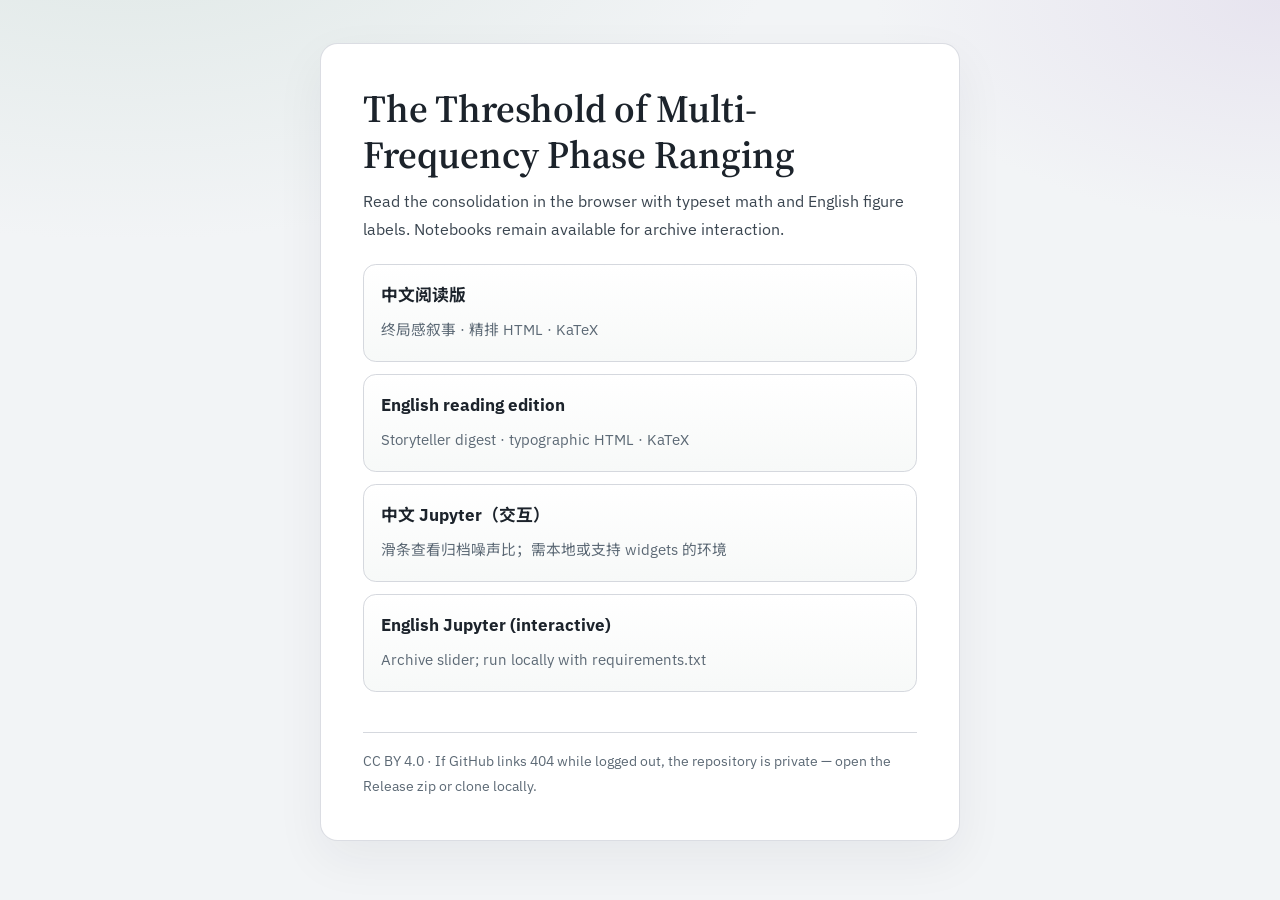
==== site/index.html @ 3db39245 "Add typographic reading site and research-style Release landing. Ship site/ (CN/EN HTML with TOC and" ====
<!DOCTYPE html>
<html lang="en">
<head>
  <meta charset="utf-8" />
  <meta name="viewport" content="width=device-width, initial-scale=1" />
  <title>Multi-Frequency Phase Ranging — Threshold Notes</title>
  <link rel="preconnect" href="https://fonts.googleapis.com" />
  <link rel="preconnect" href="https://fonts.gstatic.com" crossorigin />
  <link href="https://fonts.googleapis.com/css2?family=IBM+Plex+Sans:wght@400;500;600&family=Noto+Sans+SC:wght@400;500;600&family=Noto+Serif+SC:wght@600&family=Source+Serif+4:opsz,wght@8..60,600&display=swap" rel="stylesheet" />
  <link rel="stylesheet" href="assets/reading.css" />
</head>
<body>
  <div class="home">
    <div class="home-card">
      <h1>The Threshold of Multi-Frequency Phase Ranging</h1>
      <p>Read the consolidation in the browser with typeset math and English figure labels. Notebooks remain available for archive interaction.</p>
      <div class="choices">
        <a class="choice" href="zh.html">
          <strong>中文阅读版</strong>
          <span>终局感叙事 · 精排 HTML · KaTeX</span>
        </a>
        <a class="choice" href="en.html">
          <strong>English reading edition</strong>
          <span>Storyteller digest · typographic HTML · KaTeX</span>
        </a>
        <a class="choice" href="../notes/多频相位测距的门限.ipynb">
          <strong>中文 Jupyter（交互）</strong>
          <span>滑条查看归档噪声比；需本地或支持 widgets 的环境</span>
        </a>
        <a class="choice" href="../notes/threshold.ipynb">
          <strong>English Jupyter (interactive)</strong>
          <span>Archive slider; run locally with requirements.txt</span>
        </a>
      </div>
      <div class="footnote-bar">CC BY 4.0 · If GitHub links 404 while logged out, the repository is private — open the Release zip or clone locally.</div>
    </div>
  </div>
</body>
</html>
---- site/assets/reading.css ----
:root {
  --ink: #1c232b;
  --ink-soft: #3a4550;
  --muted: #5c6975;
  --paper: #f2f4f6;
  --panel: #ffffff;
  --line: #d5d8de;
  --accent: #0b6e63;
  --accent-ink: #085248;
  --shade: rgba(28, 35, 43, 0.06);
  --serif: "Source Serif 4", "Noto Serif SC", "Songti SC", Georgia, serif;
  --sans: "IBM Plex Sans", "Noto Sans SC", "PingFang SC", system-ui, sans-serif;
  --mono: "IBM Plex Mono", ui-monospace, monospace;
  --measure: 42rem;
}

* { box-sizing: border-box; }

html {
  scroll-behavior: smooth;
}

body {
  margin: 0;
  color: var(--ink);
  background:
    radial-gradient(1200px 600px at 10% -10%, #dfe8e6 0%, transparent 55%),
    radial-gradient(900px 500px at 100% 0%, #e7e4ef 0%, transparent 45%),
    var(--paper);
  font-family: var(--serif);
  font-size: 1.125rem;
  line-height: 1.75;
  text-rendering: optimizeLegibility;
  -webkit-font-smoothing: antialiased;
}

a {
  color: var(--accent);
  text-underline-offset: 0.18em;
}

a:hover { color: var(--accent-ink); }

.shell {
  width: min(1120px, calc(100% - 2rem));
  margin: 0 auto;
  display: grid;
  grid-template-columns: 15.5rem minmax(0, 1fr);
  gap: 2.5rem;
  padding: 2.25rem 0 5rem;
}

.toc {
  position: sticky;
  top: 1.25rem;
  align-self: start;
  max-height: calc(100vh - 2rem);
  overflow: auto;
  padding: 1rem 1rem 1.25rem;
  background: color-mix(in srgb, var(--panel) 88%, transparent);
  border: 1px solid color-mix(in srgb, var(--line) 80%, transparent);
  border-radius: 0.75rem;
  backdrop-filter: blur(8px);
  font-family: var(--sans);
  font-size: 0.84rem;
  line-height: 1.45;
}

.toc strong {
  display: block;
  margin-bottom: 0.7rem;
  font-size: 0.72rem;
  letter-spacing: 0.08em;
  text-transform: uppercase;
  color: var(--muted);
  font-weight: 600;
}

.toc ol {
  margin: 0;
  padding-left: 1.1rem;
  color: var(--ink-soft);
}

.toc li { margin: 0.35rem 0; }
.toc a { color: inherit; text-decoration: none; }
.toc a:hover { color: var(--accent); }

.article {
  background: var(--panel);
  border: 1px solid color-mix(in srgb, var(--line) 85%, transparent);
  border-radius: 1rem;
  box-shadow: 0 18px 50px var(--shade);
  padding: clamp(1.5rem, 3vw, 3rem);
}

.topbar {
  display: flex;
  flex-wrap: wrap;
  gap: 0.6rem 1rem;
  justify-content: space-between;
  align-items: center;
  margin-bottom: 1.75rem;
  font-family: var(--sans);
  font-size: 0.92rem;
}

.lang-switch {
  display: inline-flex;
  gap: 0.35rem;
  padding: 0.2rem;
  border: 1px solid var(--line);
  border-radius: 999px;
  background: #f7f8fa;
}

.lang-switch a {
  text-decoration: none;
  color: var(--ink-soft);
  padding: 0.35rem 0.85rem;
  border-radius: 999px;
}

.lang-switch a.active {
  background: var(--ink);
  color: #fff;
}

.meta {
  color: var(--muted);
}

.article > h1:first-of-type {
  margin: 0 0 0.4rem;
  font-family: var(--serif);
  font-weight: 600;
  font-size: clamp(1.85rem, 3.4vw, 2.55rem);
  line-height: 1.2;
  letter-spacing: -0.015em;
}

.lede {
  margin: 0 0 1.75rem;
  color: var(--ink-soft);
  font-family: var(--sans);
  font-size: 1rem;
}

.article h2 {
  margin: 2.4rem 0 0.85rem;
  font-size: 1.45rem;
  line-height: 1.3;
  font-weight: 600;
  letter-spacing: -0.01em;
  scroll-margin-top: 1.2rem;
}

.article h3 {
  margin: 1.6rem 0 0.55rem;
  font-size: 1.15rem;
  font-weight: 600;
  color: var(--ink-soft);
  scroll-margin-top: 1.2rem;
}

.article p { margin: 0.85rem 0; }
.article li { margin: 0.35rem 0; }

.article hr {
  border: 0;
  border-top: 1px solid var(--line);
  margin: 2rem 0;
}

.article table {
  width: 100%;
  border-collapse: collapse;
  font-family: var(--sans);
  font-size: 0.95rem;
  margin: 1.2rem 0 1.6rem;
}

.article th,
.article td {
  border-bottom: 1px solid var(--line);
  padding: 0.55rem 0.4rem;
  text-align: left;
  vertical-align: top;
}

.article th { color: var(--muted); font-weight: 600; }

.article img {
  display: block;
  width: 100%;
  height: auto;
  margin: 1rem 0 0.35rem;
  border-radius: 0.35rem;
  background: #fff;
}

.article pre,
.article code {
  font-family: var(--mono);
  font-size: 0.9em;
}

.article pre {
  overflow: auto;
  padding: 1rem 1.1rem;
  background: #f6f7f9;
  border: 1px solid var(--line);
  border-radius: 0.55rem;
}

.article blockquote {
  margin: 1rem 0;
  padding: 0.2rem 0 0.2rem 1rem;
  border-left: 3px solid color-mix(in srgb, var(--accent) 55%, var(--line));
  color: var(--ink-soft);
}

.katex-display {
  margin: 1.1rem 0;
  overflow-x: auto;
  overflow-y: hidden;
}

.home {
  min-height: 100vh;
  display: grid;
  place-items: center;
  padding: 2rem 1rem 3rem;
}

.home-card {
  width: min(40rem, 100%);
  background: var(--panel);
  border: 1px solid color-mix(in srgb, var(--line) 85%, transparent);
  border-radius: 1.1rem;
  box-shadow: 0 18px 50px var(--shade);
  padding: clamp(1.6rem, 4vw, 2.6rem);
}

.home-card h1 {
  margin: 0 0 0.55rem;
  font-size: clamp(1.8rem, 4vw, 2.4rem);
  line-height: 1.2;
  font-weight: 600;
}

.home-card p {
  margin: 0.55rem 0 1.3rem;
  color: var(--ink-soft);
  font-family: var(--sans);
  font-size: 1rem;
}

.choices {
  display: grid;
  gap: 0.75rem;
}

.choice {
  display: block;
  text-decoration: none;
  color: inherit;
  border: 1px solid var(--line);
  border-radius: 0.8rem;
  padding: 1rem 1.1rem;
  background: linear-gradient(180deg, #fff, #f7f9f8);
  transition: border-color 0.15s ease, transform 0.15s ease;
}

.choice:hover {
  border-color: color-mix(in srgb, var(--accent) 45%, var(--line));
  transform: translateY(-1px);
}

.choice strong {
  display: block;
  font-family: var(--sans);
  font-size: 1.05rem;
  margin-bottom: 0.2rem;
}

.choice span {
  color: var(--muted);
  font-family: var(--sans);
  font-size: 0.92rem;
}

.footnote-bar {
  margin-top: 2.5rem;
  padding-top: 1rem;
  border-top: 1px solid var(--line);
  color: var(--muted);
  font-family: var(--sans);
  font-size: 0.88rem;
}

@media (max-width: 920px) {
  .shell {
    grid-template-columns: 1fr;
    gap: 1rem;
  }
  .toc { position: relative; top: 0; max-height: none; }
}
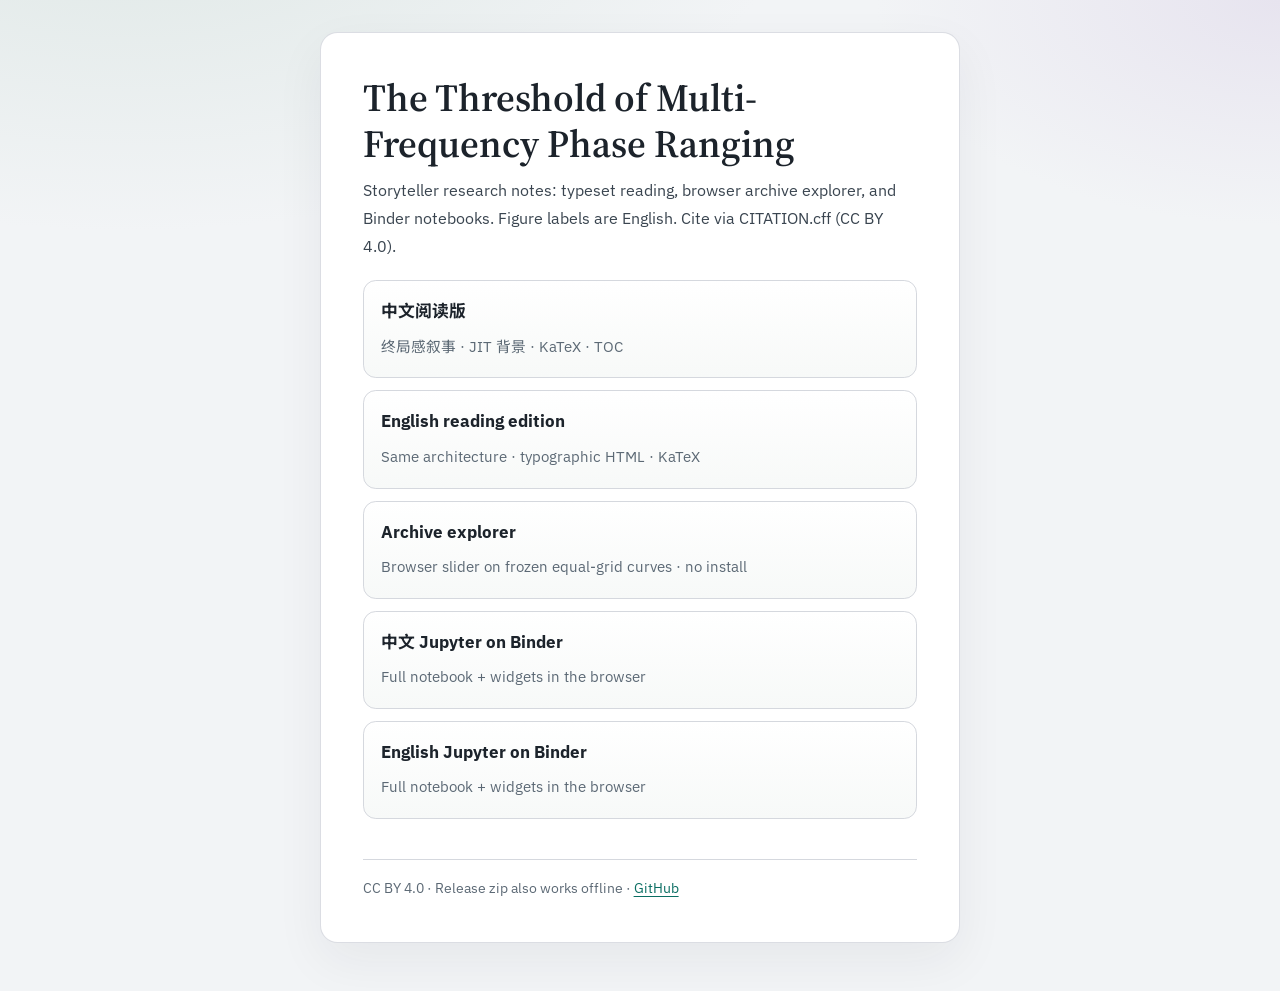
==== commit 4f52e053: "Gate public release: explorer, Binder, Pages, citation. Add no-install archive explorer, Binder envi" ====
--- a/site/index.html
+++ b/site/index.html
@@ -13,26 +13,30 @@
   <div class="home">
     <div class="home-card">
       <h1>The Threshold of Multi-Frequency Phase Ranging</h1>
-      <p>Read the consolidation in the browser with typeset math and English figure labels. Notebooks remain available for archive interaction.</p>
+      <p>Storyteller research notes: typeset reading, browser archive explorer, and Binder notebooks. Figure labels are English. Cite via CITATION.cff (CC BY 4.0).</p>
       <div class="choices">
         <a class="choice" href="zh.html">
           <strong>中文阅读版</strong>
-          <span>终局感叙事 · 精排 HTML · KaTeX</span>
+          <span>终局感叙事 · JIT 背景 · KaTeX · TOC</span>
         </a>
         <a class="choice" href="en.html">
           <strong>English reading edition</strong>
-          <span>Storyteller digest · typographic HTML · KaTeX</span>
+          <span>Same architecture · typographic HTML · KaTeX</span>
         </a>
-        <a class="choice" href="../notes/多频相位测距的门限.ipynb">
-          <strong>中文 Jupyter（交互）</strong>
-          <span>滑条查看归档噪声比；需本地或支持 widgets 的环境</span>
+        <a class="choice" href="explore.html">
+          <strong>Archive explorer</strong>
+          <span>Browser slider on frozen equal-grid curves · no install</span>
         </a>
-        <a class="choice" href="../notes/threshold.ipynb">
-          <strong>English Jupyter (interactive)</strong>
-          <span>Archive slider; run locally with requirements.txt</span>
+        <a class="choice" href="https://mybinder.org/v2/gh/franklinzhang/multifrequency-phase-ranging/v0.1.0?labpath=notes%2F%E5%A4%9A%E9%A2%91%E7%9B%B8%E4%BD%8D%E6%B5%8B%E8%B7%9D%E7%9A%84%E9%97%A8%E9%99%90.ipynb">
+          <strong>中文 Jupyter on Binder</strong>
+          <span>Full notebook + widgets in the browser</span>
+        </a>
+        <a class="choice" href="https://mybinder.org/v2/gh/franklinzhang/multifrequency-phase-ranging/v0.1.0?labpath=notes%2Fthreshold.ipynb">
+          <strong>English Jupyter on Binder</strong>
+          <span>Full notebook + widgets in the browser</span>
         </a>
       </div>
-      <div class="footnote-bar">CC BY 4.0 · If GitHub links 404 while logged out, the repository is private — open the Release zip or clone locally.</div>
+      <div class="footnote-bar">CC BY 4.0 · Release zip also works offline · <a href="https://github.com/franklinzhang/multifrequency-phase-ranging">GitHub</a></div>
     </div>
   </div>
 </body>
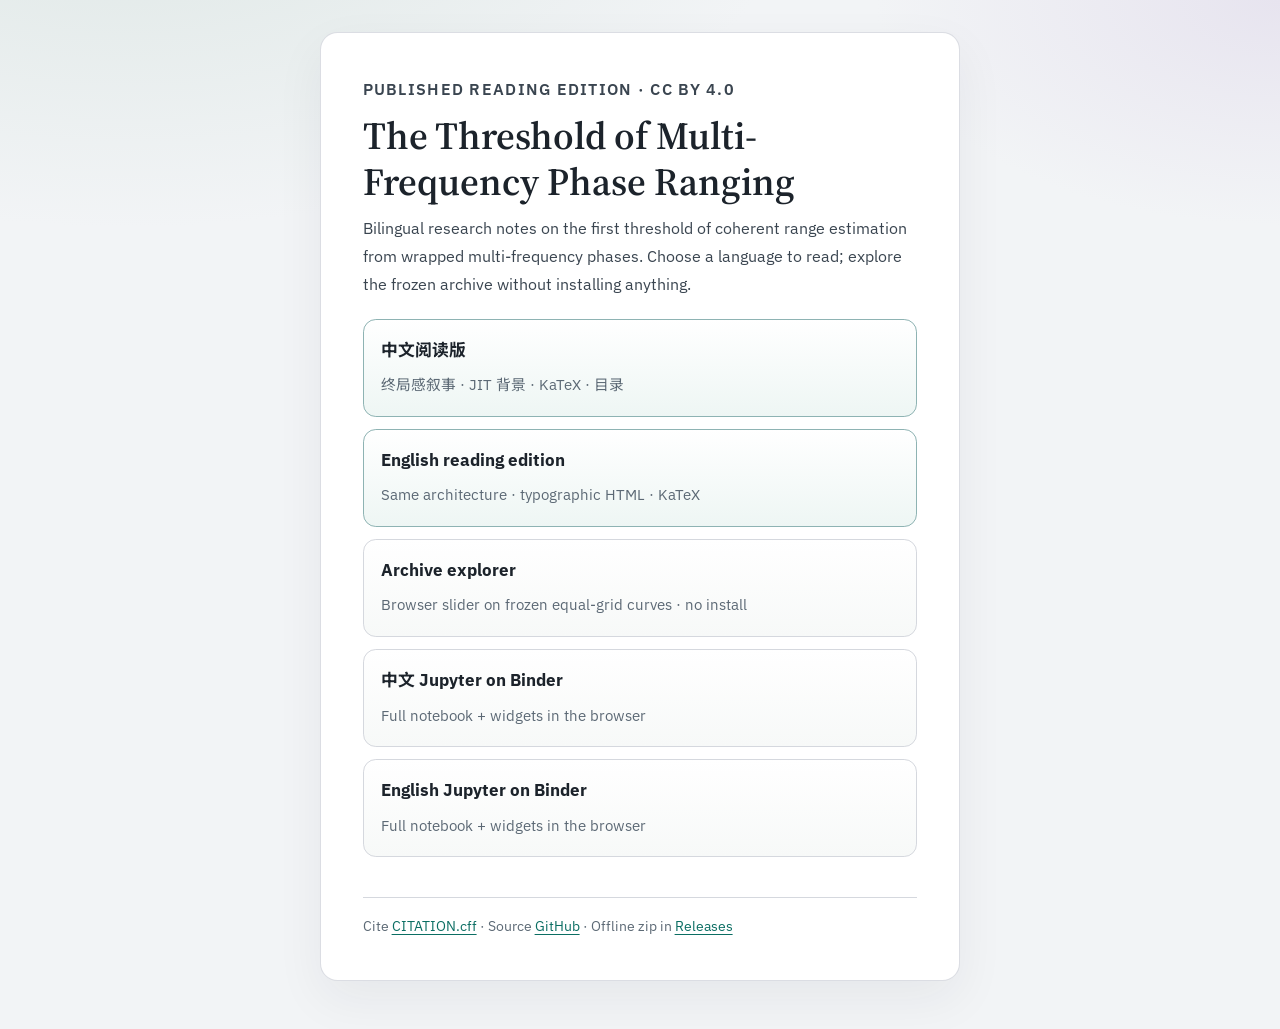
==== commit 05adcb2b: "Publish bilingual reading edition as the public site. Promote github.io as the canonical Read entry," ====
--- a/site/index.html
+++ b/site/index.html
@@ -3,7 +3,13 @@
 <head>
   <meta charset="utf-8" />
   <meta name="viewport" content="width=device-width, initial-scale=1" />
-  <title>Multi-Frequency Phase Ranging — Threshold Notes</title>
+  <title>The Threshold of Multi-Frequency Phase Ranging</title>
+  <meta name="description" content="Bilingual research notes on the first threshold of coherent range estimation from wrapped multi-frequency phases. Chinese and English reading editions, archive explorer, Binder notebooks. CC BY 4.0." />
+  <meta property="og:title" content="The Threshold of Multi-Frequency Phase Ranging" />
+  <meta property="og:description" content="Published bilingual reading edition — storyteller notes, JIT background, typographic HTML." />
+  <meta property="og:type" content="website" />
+  <meta property="og:url" content="https://franklinzhang.github.io/multifrequency-phase-ranging/" />
+  <link rel="canonical" href="https://franklinzhang.github.io/multifrequency-phase-ranging/" />
   <link rel="preconnect" href="https://fonts.googleapis.com" />
   <link rel="preconnect" href="https://fonts.gstatic.com" crossorigin />
   <link href="https://fonts.googleapis.com/css2?family=IBM+Plex+Sans:wght@400;500;600&family=Noto+Sans+SC:wght@400;500;600&family=Noto+Serif+SC:wght@600&family=Source+Serif+4:opsz,wght@8..60,600&display=swap" rel="stylesheet" />
@@ -12,14 +18,15 @@
 <body>
   <div class="home">
     <div class="home-card">
+      <p class="edition-label">Published reading edition · CC BY 4.0</p>
       <h1>The Threshold of Multi-Frequency Phase Ranging</h1>
-      <p>Storyteller research notes: typeset reading, browser archive explorer, and Binder notebooks. Figure labels are English. Cite via CITATION.cff (CC BY 4.0).</p>
+      <p class="lede">Bilingual research notes on the first threshold of coherent range estimation from wrapped multi-frequency phases. Choose a language to read; explore the frozen archive without installing anything.</p>
       <div class="choices">
-        <a class="choice" href="zh.html">
+        <a class="choice primary" href="zh.html">
           <strong>中文阅读版</strong>
-          <span>终局感叙事 · JIT 背景 · KaTeX · TOC</span>
+          <span>终局感叙事 · JIT 背景 · KaTeX · 目录</span>
         </a>
-        <a class="choice" href="en.html">
+        <a class="choice primary" href="en.html">
           <strong>English reading edition</strong>
           <span>Same architecture · typographic HTML · KaTeX</span>
         </a>
@@ -36,7 +43,7 @@
           <span>Full notebook + widgets in the browser</span>
         </a>
       </div>
-      <div class="footnote-bar">CC BY 4.0 · Release zip also works offline · <a href="https://github.com/franklinzhang/multifrequency-phase-ranging">GitHub</a></div>
+      <div class="footnote-bar">Cite <a href="https://github.com/franklinzhang/multifrequency-phase-ranging/blob/main/CITATION.cff">CITATION.cff</a> · Source <a href="https://github.com/franklinzhang/multifrequency-phase-ranging">GitHub</a> · Offline zip in <a href="https://github.com/franklinzhang/multifrequency-phase-ranging/releases/tag/v0.1.0">Releases</a></div>
     </div>
   </div>
 </body>
--- a/site/assets/reading.css
+++ b/site/assets/reading.css
@@ -242,6 +242,16 @@
   padding: clamp(1.6rem, 4vw, 2.6rem);
 }
 
+.edition-label {
+  margin: 0 0 0.65rem !important;
+  font-family: var(--sans);
+  font-size: 0.78rem;
+  letter-spacing: 0.08em;
+  text-transform: uppercase;
+  color: var(--accent);
+  font-weight: 600;
+}
+
 .home-card h1 {
   margin: 0 0 0.55rem;
   font-size: clamp(1.8rem, 4vw, 2.4rem);
@@ -249,7 +259,8 @@
   font-weight: 600;
 }
 
-.home-card p {
+.home-card p,
+.home-card .lede {
   margin: 0.55rem 0 1.3rem;
   color: var(--ink-soft);
   font-family: var(--sans);
@@ -269,12 +280,18 @@
   border-radius: 0.8rem;
   padding: 1rem 1.1rem;
   background: linear-gradient(180deg, #fff, #f7f9f8);
-  transition: border-color 0.15s ease, transform 0.15s ease;
+  transition: border-color 0.15s ease, transform 0.15s ease, box-shadow 0.15s ease;
+}
+
+.choice.primary {
+  border-color: color-mix(in srgb, var(--accent) 35%, var(--line));
+  background: linear-gradient(180deg, #fff, #eef6f4);
 }
 
 .choice:hover {
   border-color: color-mix(in srgb, var(--accent) 45%, var(--line));
   transform: translateY(-1px);
+  box-shadow: 0 8px 22px var(--shade);
 }
 
 .choice strong {
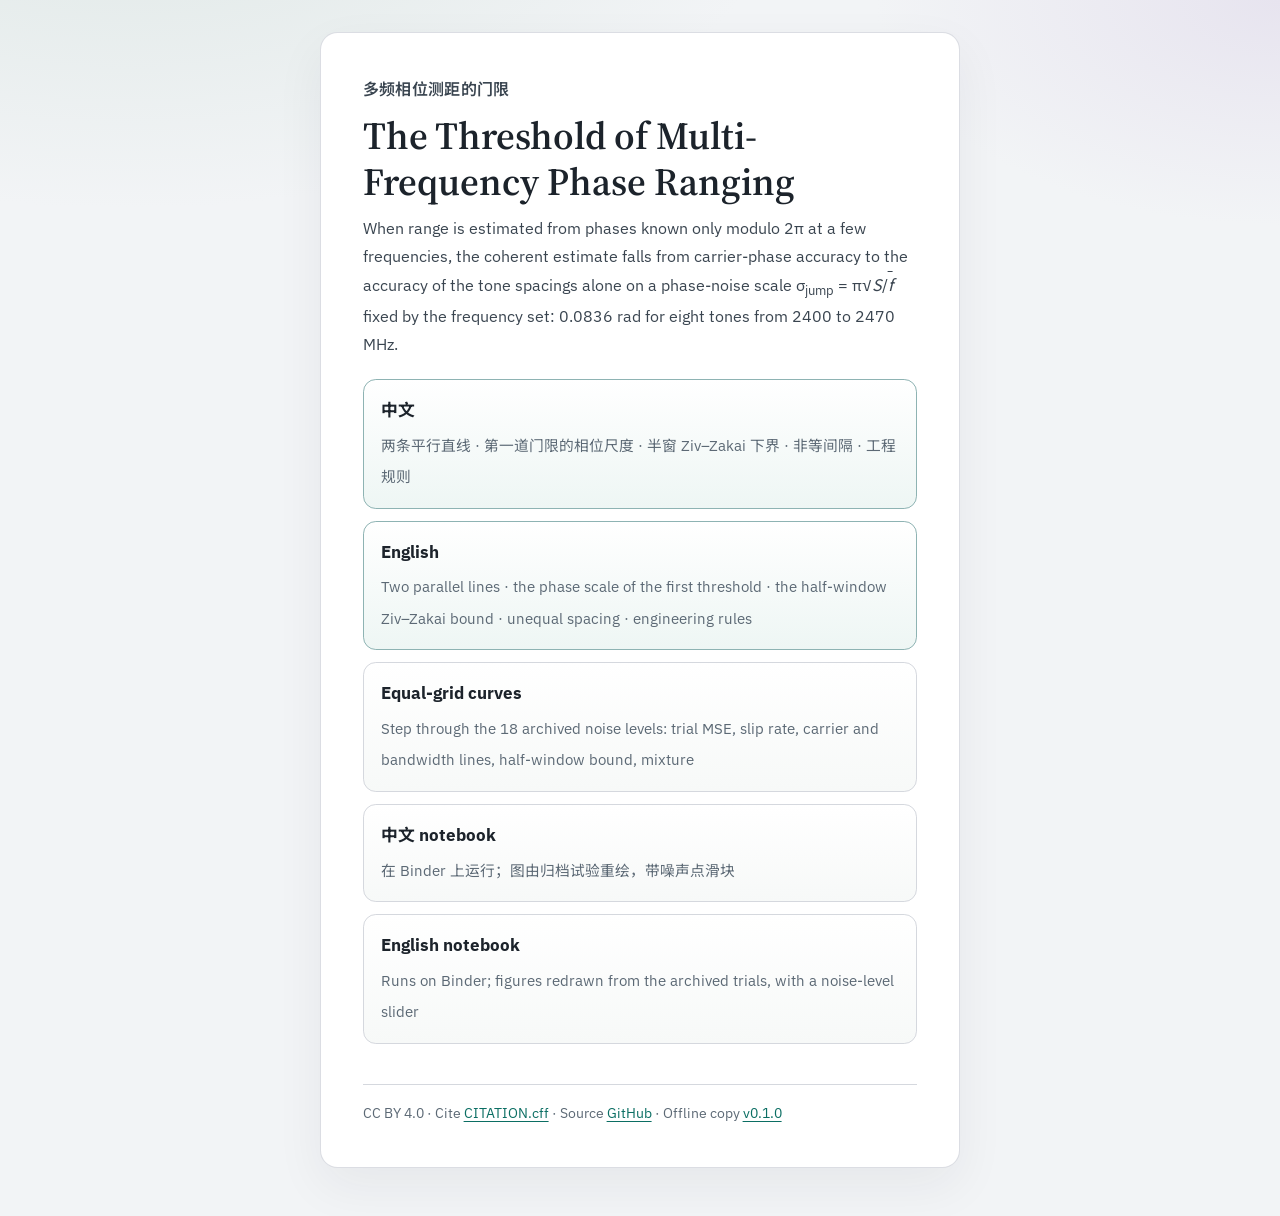
==== commit 0e9dcfa8: "Strip meta packaging; rewrite prose for the public edition. Opus Max pass: open with the scientific " ====
--- a/site/index.html
+++ b/site/index.html
@@ -4,9 +4,9 @@
   <meta charset="utf-8" />
   <meta name="viewport" content="width=device-width, initial-scale=1" />
   <title>The Threshold of Multi-Frequency Phase Ranging</title>
-  <meta name="description" content="Bilingual research notes on the first threshold of coherent range estimation from wrapped multi-frequency phases. Chinese and English reading editions, archive explorer, Binder notebooks. CC BY 4.0." />
+  <meta name="description" content="Coherent range estimation from wrapped multi-frequency phases: the first threshold σ_jump = π√S/f̄, the half-window Ziv–Zakai bound, unequal spacing, and engineering rules. In Chinese and English." />
   <meta property="og:title" content="The Threshold of Multi-Frequency Phase Ranging" />
-  <meta property="og:description" content="Published bilingual reading edition — storyteller notes, JIT background, typographic HTML." />
+  <meta property="og:description" content="Coherent range estimation from wrapped multi-frequency phases: σ_jump, the half-window Ziv–Zakai bound, unequal spacing, and engineering rules." />
   <meta property="og:type" content="website" />
   <meta property="og:url" content="https://franklinzhang.github.io/multifrequency-phase-ranging/" />
   <link rel="canonical" href="https://franklinzhang.github.io/multifrequency-phase-ranging/" />
@@ -18,32 +18,32 @@
 <body>
   <div class="home">
     <div class="home-card">
-      <p class="edition-label">Published reading edition · CC BY 4.0</p>
+      <p class="edition-label">多频相位测距的门限</p>
       <h1>The Threshold of Multi-Frequency Phase Ranging</h1>
-      <p class="lede">Bilingual research notes on the first threshold of coherent range estimation from wrapped multi-frequency phases. Choose a language to read; explore the frozen archive without installing anything.</p>
+      <p class="lede">When range is estimated from phases known only modulo 2π at a few frequencies, the coherent estimate falls from carrier-phase accuracy to the accuracy of the tone spacings alone on a phase-noise scale σ<sub>jump</sub> = π√<i>S</i>/<i style="text-decoration: overline">f</i> fixed by the frequency set: 0.0836 rad for eight tones from 2400 to 2470 MHz.</p>
       <div class="choices">
         <a class="choice primary" href="zh.html">
-          <strong>中文阅读版</strong>
-          <span>终局感叙事 · JIT 背景 · KaTeX · 目录</span>
+          <strong>中文</strong>
+          <span>两条平行直线 · 第一道门限的相位尺度 · 半窗 Ziv–Zakai 下界 · 非等间隔 · 工程规则</span>
         </a>
         <a class="choice primary" href="en.html">
-          <strong>English reading edition</strong>
-          <span>Same architecture · typographic HTML · KaTeX</span>
+          <strong>English</strong>
+          <span>Two parallel lines · the phase scale of the first threshold · the half-window Ziv–Zakai bound · unequal spacing · engineering rules</span>
         </a>
         <a class="choice" href="explore.html">
-          <strong>Archive explorer</strong>
-          <span>Browser slider on frozen equal-grid curves · no install</span>
+          <strong>Equal-grid curves</strong>
+          <span>Step through the 18 archived noise levels: trial MSE, slip rate, carrier and bandwidth lines, half-window bound, mixture</span>
         </a>
         <a class="choice" href="https://mybinder.org/v2/gh/franklinzhang/multifrequency-phase-ranging/v0.1.0?labpath=notes%2F%E5%A4%9A%E9%A2%91%E7%9B%B8%E4%BD%8D%E6%B5%8B%E8%B7%9D%E7%9A%84%E9%97%A8%E9%99%90.ipynb">
-          <strong>中文 Jupyter on Binder</strong>
-          <span>Full notebook + widgets in the browser</span>
+          <strong>中文 notebook</strong>
+          <span>在 Binder 上运行；图由归档试验重绘，带噪声点滑块</span>
         </a>
         <a class="choice" href="https://mybinder.org/v2/gh/franklinzhang/multifrequency-phase-ranging/v0.1.0?labpath=notes%2Fthreshold.ipynb">
-          <strong>English Jupyter on Binder</strong>
-          <span>Full notebook + widgets in the browser</span>
+          <strong>English notebook</strong>
+          <span>Runs on Binder; figures redrawn from the archived trials, with a noise-level slider</span>
         </a>
       </div>
-      <div class="footnote-bar">Cite <a href="https://github.com/franklinzhang/multifrequency-phase-ranging/blob/main/CITATION.cff">CITATION.cff</a> · Source <a href="https://github.com/franklinzhang/multifrequency-phase-ranging">GitHub</a> · Offline zip in <a href="https://github.com/franklinzhang/multifrequency-phase-ranging/releases/tag/v0.1.0">Releases</a></div>
+      <div class="footnote-bar">CC BY 4.0 · Cite <a href="https://github.com/franklinzhang/multifrequency-phase-ranging/blob/main/CITATION.cff">CITATION.cff</a> · Source <a href="https://github.com/franklinzhang/multifrequency-phase-ranging">GitHub</a> · Offline copy <a href="https://github.com/franklinzhang/multifrequency-phase-ranging/releases/tag/v0.1.0">v0.1.0</a></div>
     </div>
   </div>
 </body>
--- a/site/assets/reading.css
+++ b/site/assets/reading.css
@@ -244,11 +244,10 @@
 
 .edition-label {
   margin: 0 0 0.65rem !important;
-  font-family: var(--sans);
-  font-size: 0.78rem;
-  letter-spacing: 0.08em;
-  text-transform: uppercase;
-  color: var(--accent);
+  font-family: var(--serif);
+  font-size: 1.05rem;
+  letter-spacing: 0.02em;
+  color: var(--accent-ink);
   font-weight: 600;
 }
 
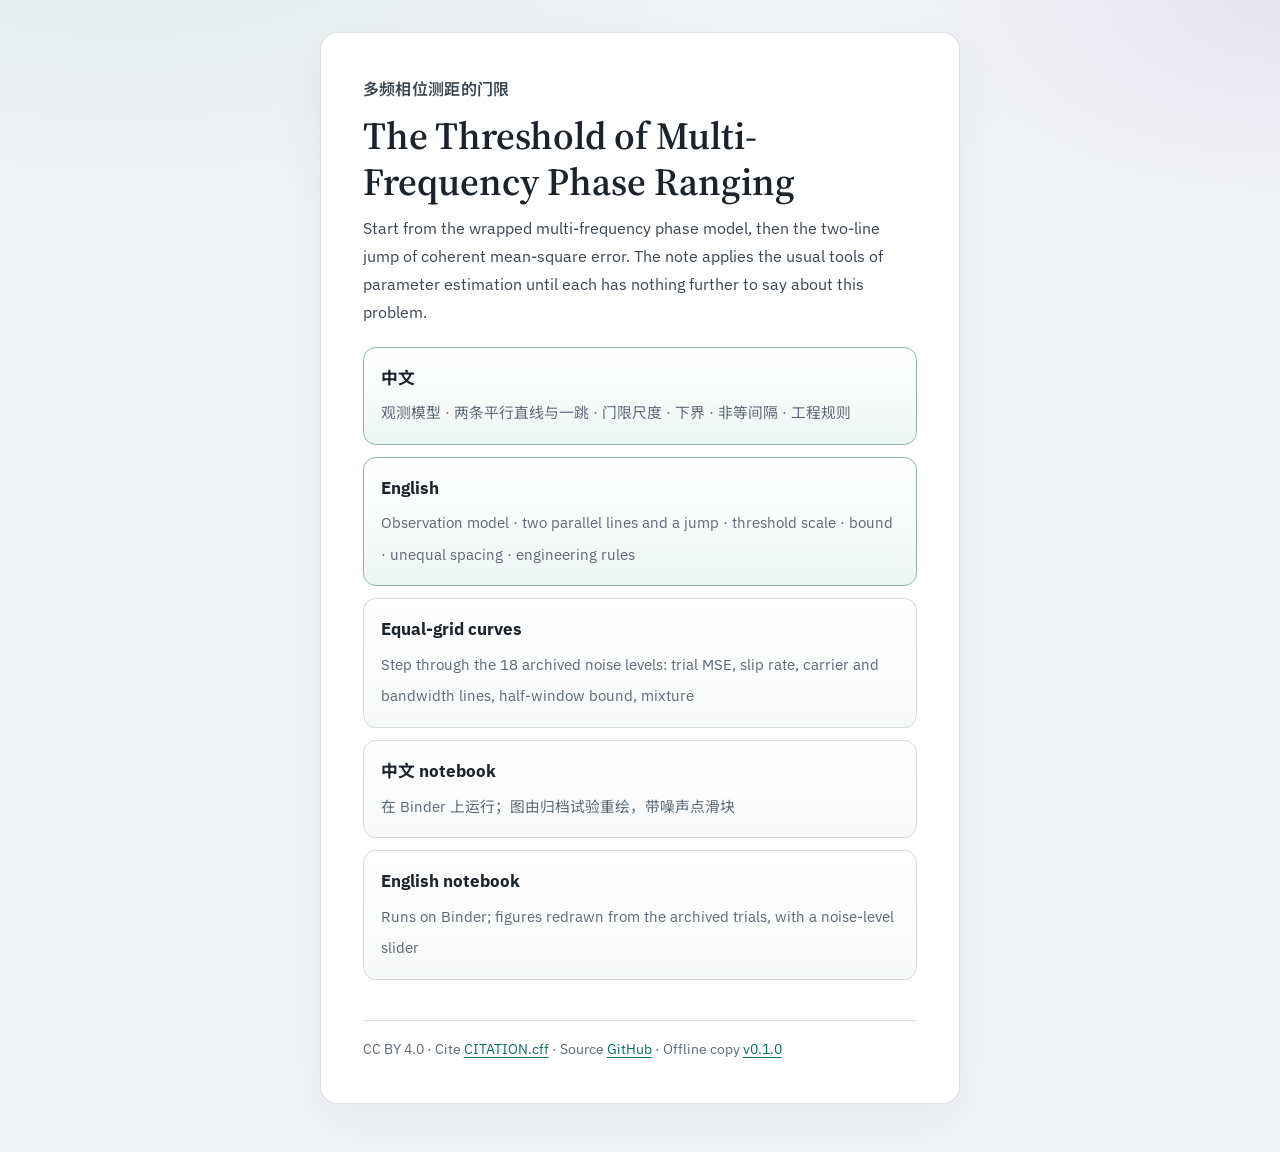
==== commit b8ec0d2d: "Lead with the observation model, then the two-line jump. Restructure for readability: wrapped multi-" ====
--- a/site/index.html
+++ b/site/index.html
@@ -20,15 +20,15 @@
     <div class="home-card">
       <p class="edition-label">多频相位测距的门限</p>
       <h1>The Threshold of Multi-Frequency Phase Ranging</h1>
-      <p class="lede">When range is estimated from phases known only modulo 2π at a few frequencies, the coherent estimate falls from carrier-phase accuracy to the accuracy of the tone spacings alone on a phase-noise scale σ<sub>jump</sub> = π√<i>S</i>/<i style="text-decoration: overline">f</i> fixed by the frequency set: 0.0836 rad for eight tones from 2400 to 2470 MHz.</p>
+      <p class="lede">Start from the wrapped multi-frequency phase model, then the two-line jump of coherent mean-square error. The note applies the usual tools of parameter estimation until each has nothing further to say about this problem.</p>
       <div class="choices">
         <a class="choice primary" href="zh.html">
           <strong>中文</strong>
-          <span>两条平行直线 · 第一道门限的相位尺度 · 半窗 Ziv–Zakai 下界 · 非等间隔 · 工程规则</span>
+          <span>观测模型 · 两条平行直线与一跳 · 门限尺度 · 下界 · 非等间隔 · 工程规则</span>
         </a>
         <a class="choice primary" href="en.html">
           <strong>English</strong>
-          <span>Two parallel lines · the phase scale of the first threshold · the half-window Ziv–Zakai bound · unequal spacing · engineering rules</span>
+          <span>Observation model · two parallel lines and a jump · threshold scale · bound · unequal spacing · engineering rules</span>
         </a>
         <a class="choice" href="explore.html">
           <strong>Equal-grid curves</strong>
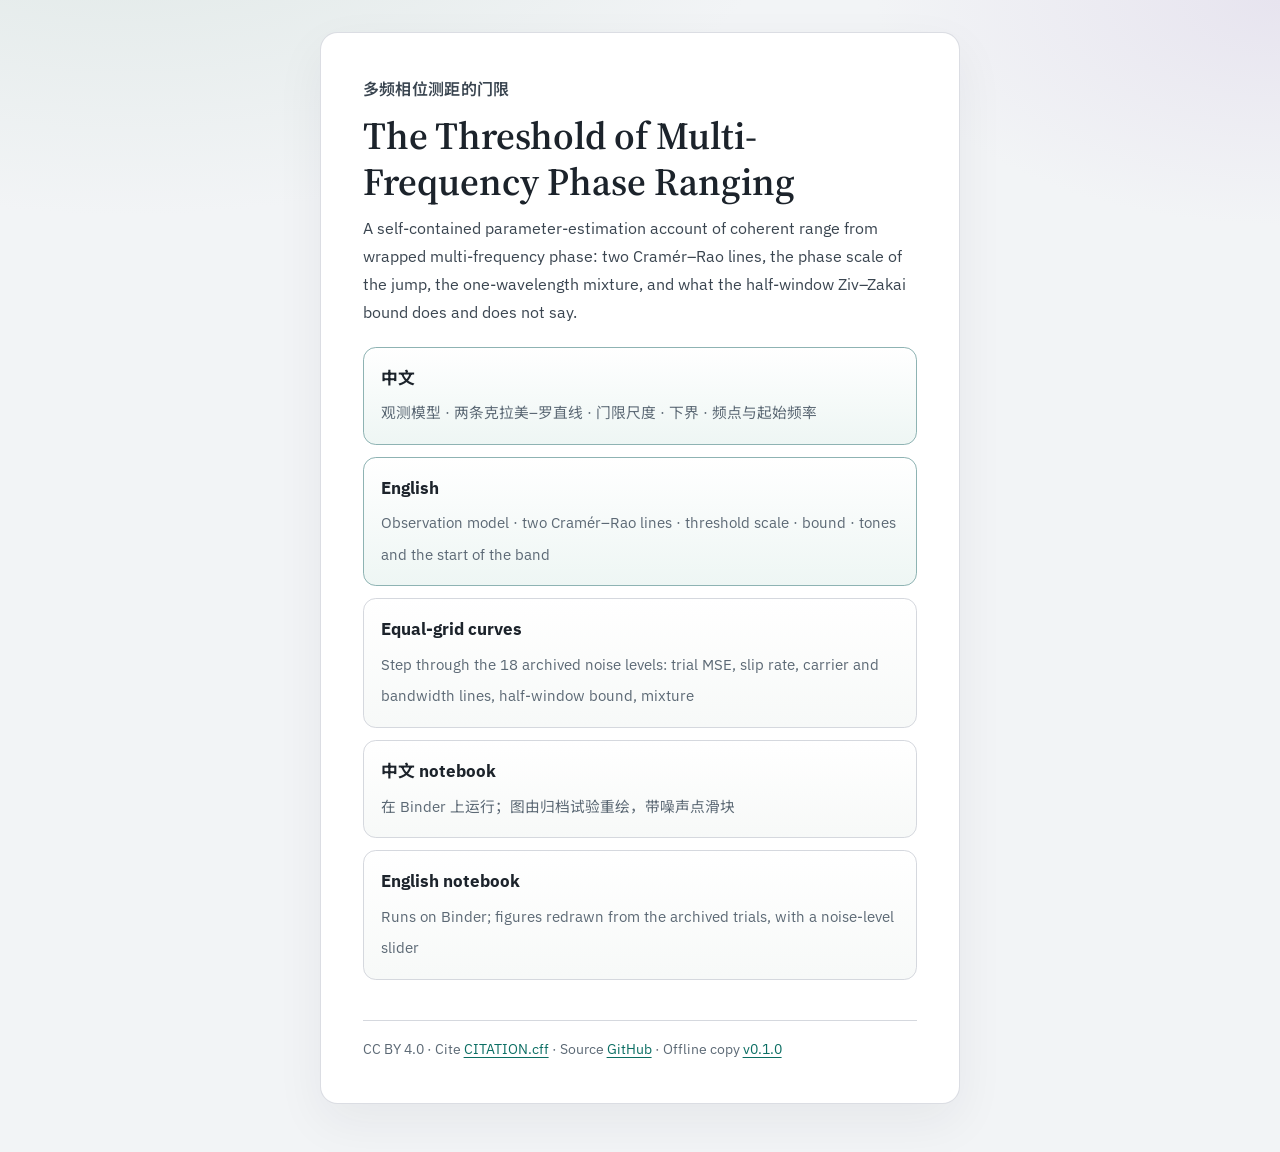
==== commit 2d7d8174: "Derive the threshold from the phase model. Write the carrier and bandwidth lines as Cramér–Rao bound" ====
--- a/site/index.html
+++ b/site/index.html
@@ -20,15 +20,15 @@
     <div class="home-card">
       <p class="edition-label">多频相位测距的门限</p>
       <h1>The Threshold of Multi-Frequency Phase Ranging</h1>
-      <p class="lede">Start from the wrapped multi-frequency phase model, then the two-line jump of coherent mean-square error. The note applies the usual tools of parameter estimation until each has nothing further to say about this problem.</p>
+      <p class="lede">A self-contained parameter-estimation account of coherent range from wrapped multi-frequency phase: two Cramér–Rao lines, the phase scale of the jump, the one-wavelength mixture, and what the half-window Ziv–Zakai bound does and does not say.</p>
       <div class="choices">
         <a class="choice primary" href="zh.html">
           <strong>中文</strong>
-          <span>观测模型 · 两条平行直线与一跳 · 门限尺度 · 下界 · 非等间隔 · 工程规则</span>
+          <span>观测模型 · 两条克拉美–罗直线 · 门限尺度 · 下界 · 频点与起始频率</span>
         </a>
         <a class="choice primary" href="en.html">
           <strong>English</strong>
-          <span>Observation model · two parallel lines and a jump · threshold scale · bound · unequal spacing · engineering rules</span>
+          <span>Observation model · two Cramér–Rao lines · threshold scale · bound · tones and the start of the band</span>
         </a>
         <a class="choice" href="explore.html">
           <strong>Equal-grid curves</strong>
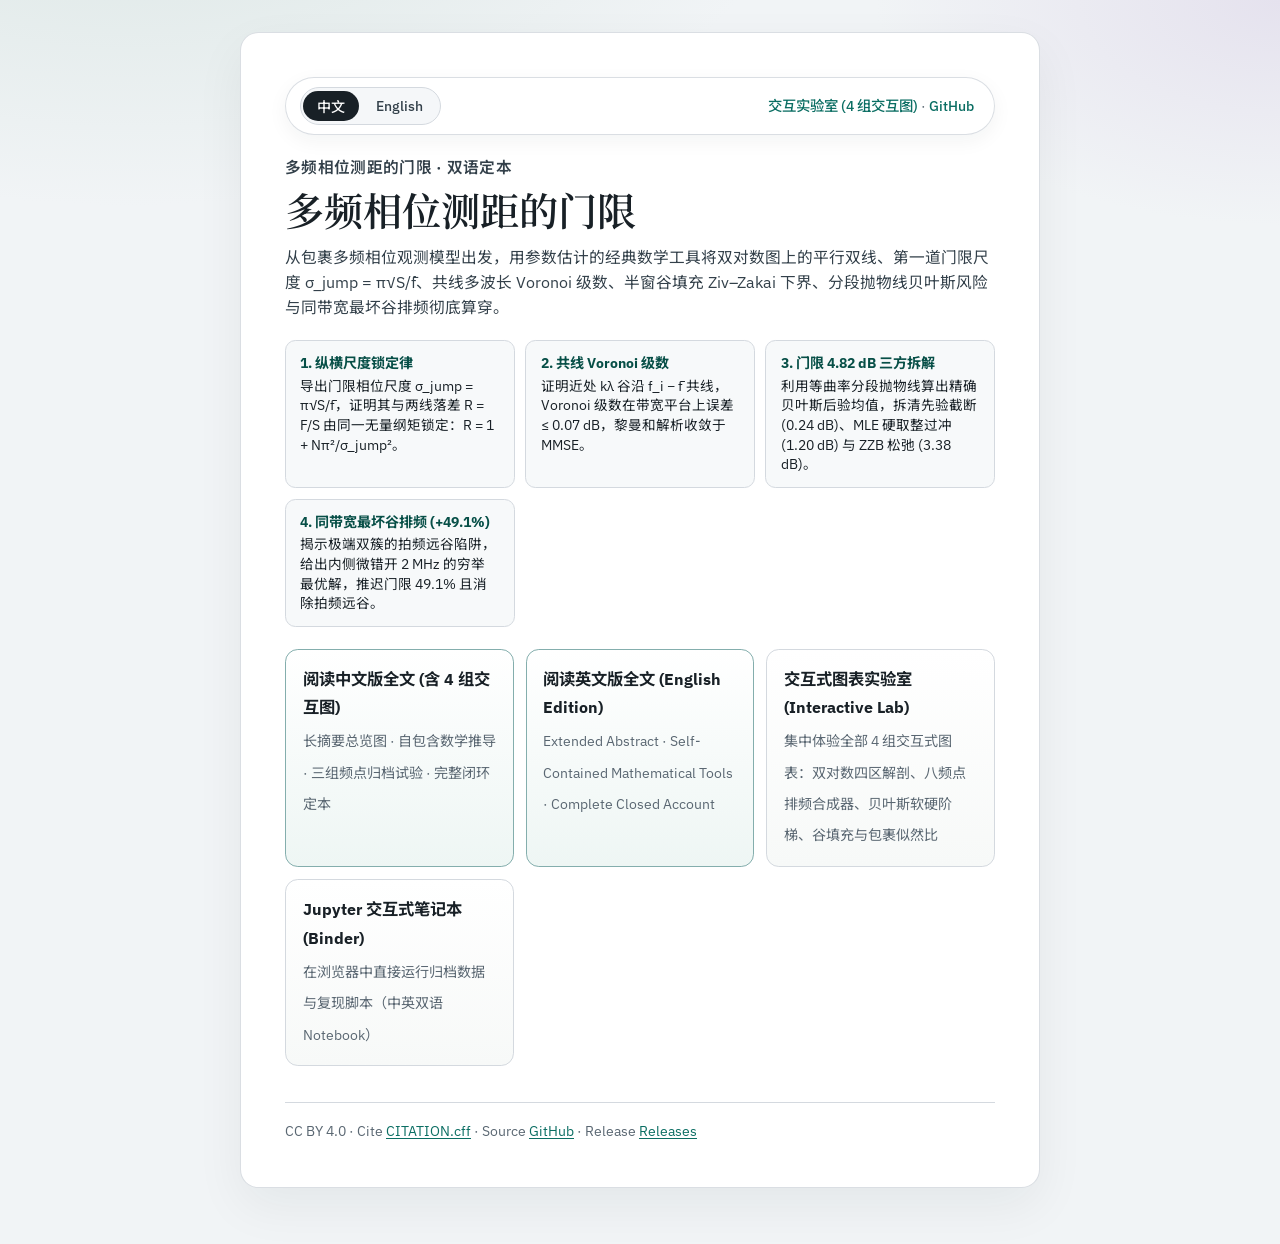
==== commit 0b09dbb6: "Release v0.2.0: Master edition with annotated overview diagram, 4 interactive figures, inline deriva" ====
--- a/site/index.html
+++ b/site/index.html
@@ -1,14 +1,10 @@
 <!DOCTYPE html>
-<html lang="en">
+<html lang="zh-CN">
 <head>
   <meta charset="utf-8" />
   <meta name="viewport" content="width=device-width, initial-scale=1" />
-  <title>The Threshold of Multi-Frequency Phase Ranging</title>
-  <meta name="description" content="Coherent range estimation from wrapped multi-frequency phases: the first threshold σ_jump = π√S/f̄, the half-window Ziv–Zakai bound, unequal spacing, and engineering rules. In Chinese and English." />
-  <meta property="og:title" content="The Threshold of Multi-Frequency Phase Ranging" />
-  <meta property="og:description" content="Coherent range estimation from wrapped multi-frequency phases: σ_jump, the half-window Ziv–Zakai bound, unequal spacing, and engineering rules." />
-  <meta property="og:type" content="website" />
-  <meta property="og:url" content="https://franklinzhang.github.io/multifrequency-phase-ranging/" />
+  <title>多频相位测距的门限 · The Threshold of Multi-Frequency Phase Ranging</title>
+  <meta name="description" content="Coherent range estimation from wrapped multi-frequency phases: the first threshold σ_jump = π√S/f̄, collinear Voronoi series, half-window Ziv–Zakai bound, piecewise-parabolic Bayesian risk, and worst-valley tone placement. In Chinese and English." />
   <link rel="canonical" href="https://franklinzhang.github.io/multifrequency-phase-ranging/" />
   <link rel="preconnect" href="https://fonts.googleapis.com" />
   <link rel="preconnect" href="https://fonts.gstatic.com" crossorigin />
@@ -18,33 +14,69 @@
 <body>
   <div class="home">
     <div class="home-card">
-      <p class="edition-label">多频相位测距的门限</p>
-      <h1>The Threshold of Multi-Frequency Phase Ranging</h1>
-      <p class="lede">A self-contained parameter-estimation account of coherent range from wrapped multi-frequency phase: two Cramér–Rao lines, the phase scale of the jump, the one-wavelength mixture, and what the half-window Ziv–Zakai bound does and does not say.</p>
+      <div class="topbar" style="position:static;margin-bottom:1.25rem;">
+        <div class="lang-switch">
+          <button type="button" class="active" data-set-lang="zh">中文</button>
+          <button type="button" data-set-lang="en">English</button>
+        </div>
+        <div class="meta"><a href="explore.html" data-i18n-zh="交互实验室 (4 组交互图)" data-i18n-en="Interactive Lab (4 Figures)">交互实验室 (4 组交互图)</a> · <a href="https://github.com/franklinzhang/multifrequency-phase-ranging">GitHub</a></div>
+      </div>
+      <p class="edition-label" data-i18n-zh="多频相位测距的门限 · 双语定本" data-i18n-en="The Threshold of Multi-Frequency Phase Ranging · Bilingual Monograph">多频相位测距的门限 · 双语定本</p>
+      <h1 data-i18n-zh="多频相位测距的门限" data-i18n-en="The Threshold of Multi-Frequency Phase Ranging">多频相位测距的门限</h1>
+      <p class="lede" data-i18n-zh="从包裹多频相位观测模型出发，用参数估计的经典数学工具将双对数图上的平行双线、第一道门限尺度 σ_jump = π√S/f̄、共线多波长 Voronoi 级数、半窗谷填充 Ziv–Zakai 下界、分段抛物线贝叶斯风险与同带宽最坏谷排频彻底算穿。" data-i18n-en="Starting from wrapped multi-frequency phase observations, this monograph applies classical parameter-estimation tools to completely resolve the parallel carrier/bandwidth lines, the first threshold scale σ_jump = π√S/f̄, the collinear Voronoi series, the half-window Ziv–Zakai bound, piecewise-parabolic Bayesian risk, and worst-valley tone placement.">从包裹多频相位观测模型出发，用参数估计的经典数学工具将双对数图上的平行双线、第一道门限尺度 σ_jump = π√S/f̄、共线多波长 Voronoi 级数、半窗谷填充 Ziv–Zakai 下界、分段抛物线贝叶斯风险与同带宽最坏谷排频彻底算穿。</p>
+
+      <div class="contrib-grid">
+        <div class="contrib-item">
+          <strong data-i18n-zh="1. 纵横尺度锁定律" data-i18n-en="1. Vertical–Horizontal Coupling">1. 纵横尺度锁定律</strong>
+          <span data-i18n-zh="导出门限相位尺度 σ_jump = π√S/f̄，证明其与两线落差 R = F/S 由同一无量纲矩锁定：R = 1 + Nπ²/σ_jump²。" data-i18n-en="Derives σ_jump = π√S/f̄ and proves it is locked to the vertical gap R = F/S via R = 1 + Nπ²/σ_jump².">导出门限相位尺度 σ_jump = π√S/f̄，证明其与两线落差 R = F/S 由同一无量纲矩锁定：R = 1 + Nπ²/σ_jump²。</span>
+        </div>
+        <div class="contrib-item">
+          <strong data-i18n-zh="2. 共线 Voronoi 级数" data-i18n-en="2. Collinear Voronoi Bridge">2. 共线 Voronoi 级数</strong>
+          <span data-i18n-zh="证明近处 kλ 谷沿 f_i − f̄ 共线，Voronoi 级数在带宽平台上误差 ≤ 0.07 dB，黎曼和解析收敛于 MMSE。" data-i18n-en="Proves near kλ valleys are collinear along f_i − f̄; their Voronoi series matches the plateau within 0.07 dB and converges to MMSE.">证明近处 kλ 谷沿 f_i − f̄ 共线，Voronoi 级数在带宽平台上误差 ≤ 0.07 dB，黎曼和解析收敛于 MMSE。</span>
+        </div>
+        <div class="contrib-item">
+          <strong data-i18n-zh="3. 门限 4.82 dB 三方拆解" data-i18n-en="3. 4.82 dB Three-Way Split">3. 门限 4.82 dB 三方拆解</strong>
+          <span data-i18n-zh="利用等曲率分段抛物线算出精确贝叶斯后验均值，拆清先验截断 (0.24 dB)、MLE 硬取整过冲 (1.20 dB) 与 ZZB 松弛 (3.38 dB)。" data-i18n-en="Uses exact piecewise-parabolic quadrature to split the 4.82 dB gap into prior truncation (0.24 dB), MLE overshoot (1.20 dB), and ZZB slack (3.38 dB).">利用等曲率分段抛物线算出精确贝叶斯后验均值，拆清先验截断 (0.24 dB)、MLE 硬取整过冲 (1.20 dB) 与 ZZB 松弛 (3.38 dB)。</span>
+        </div>
+        <div class="contrib-item">
+          <strong data-i18n-zh="4. 同带宽最坏谷排频 (+49.1%)" data-i18n-en="4. Worst-Valley Tone Placement (+49.1%)">4. 同带宽最坏谷排频 (+49.1%)</strong>
+          <span data-i18n-zh="揭示极端双簇的拍频远谷陷阱，给出内侧微错开 2 MHz 的穷举最优解，推迟门限 49.1% 且消除拍频远谷。" data-i18n-en="Exposes the bimodal beat trap and proves a 2 MHz inner stagger delays σ_leave by 49.1% while keeping all far valleys ≥ 4 J(λ).">揭示极端双簇的拍频远谷陷阱，给出内侧微错开 2 MHz 的穷举最优解，推迟门限 49.1% 且消除拍频远谷。</span>
+        </div>
+      </div>
+
       <div class="choices">
         <a class="choice primary" href="zh.html">
-          <strong>中文</strong>
-          <span>观测模型 · 两条克拉美–罗直线 · 门限尺度 · 下界 · 频点与起始频率</span>
+          <strong data-i18n-zh="阅读中文版全文 (含 4 组交互图)" data-i18n-en="Read Chinese Edition (with 4 Interactive Figures)">阅读中文版全文 (含 4 组交互图)</strong>
+          <span data-i18n-zh="长摘要总览图 · 自包含数学推导 · 三组频点归档试验 · 完整闭环定本" data-i18n-en="Annotated Master Abstract · Self-Contained Derivations · Archived Trials">长摘要总览图 · 自包含数学推导 · 三组频点归档试验 · 完整闭环定本</span>
         </a>
         <a class="choice primary" href="en.html">
-          <strong>English</strong>
-          <span>Observation model · two Cramér–Rao lines · threshold scale · bound · tones and the start of the band</span>
+          <strong data-i18n-zh="阅读英文版全文 (English Edition)" data-i18n-en="Read English Edition (with 4 Interactive Figures)">阅读英文版全文 (English Edition)</strong>
+          <span data-i18n-zh="Extended Abstract · Self-Contained Mathematical Tools · Complete Closed Account" data-i18n-en="Extended Abstract · Self-Contained Mathematical Tools · Complete Closed Account">Extended Abstract · Self-Contained Mathematical Tools · Complete Closed Account</span>
         </a>
         <a class="choice" href="explore.html">
-          <strong>Equal-grid curves</strong>
-          <span>Step through the 18 archived noise levels: trial MSE, slip rate, carrier and bandwidth lines, half-window bound, mixture</span>
+          <strong data-i18n-zh="交互式图表实验室 (Interactive Lab)" data-i18n-en="Interactive Figure Laboratory">交互式图表实验室 (Interactive Lab)</strong>
+          <span data-i18n-zh="集中体验全部 4 组交互式图表：双对数四区解剖、八频点排频合成器、贝叶斯软硬阶梯、谷填充与包裹似然比" data-i18n-en="Explore all 4 interactive figures: Log-Log Anatomy, 8-Tone Synthesizer Lab, Bayes vs MLE Staircase & Valley-Fill LRT">集中体验全部 4 组交互式图表：双对数四区解剖、八频点排频合成器、贝叶斯软硬阶梯、谷填充与包裹似然比</span>
         </a>
-        <a class="choice" href="https://mybinder.org/v2/gh/franklinzhang/multifrequency-phase-ranging/v0.1.0?labpath=notes%2F%E5%A4%9A%E9%A2%91%E7%9B%B8%E4%BD%8D%E6%B5%8B%E8%B7%9D%E7%9A%84%E9%97%A8%E9%99%90.ipynb">
-          <strong>中文 notebook</strong>
-          <span>在 Binder 上运行；图由归档试验重绘，带噪声点滑块</span>
-        </a>
-        <a class="choice" href="https://mybinder.org/v2/gh/franklinzhang/multifrequency-phase-ranging/v0.1.0?labpath=notes%2Fthreshold.ipynb">
-          <strong>English notebook</strong>
-          <span>Runs on Binder; figures redrawn from the archived trials, with a noise-level slider</span>
+        <a class="choice" href="https://mybinder.org/v2/gh/franklinzhang/multifrequency-phase-ranging/main?labpath=notes%2F%E5%A4%9A%E9%A2%91%E7%9B%B8%E4%BD%8D%E6%B5%8B%E8%B7%9D%E7%9A%84%E9%97%A8%E9%99%90.ipynb">
+          <strong data-i18n-zh="Jupyter 交互式笔记本 (Binder)" data-i18n-en="Jupyter Notebooks on Binder">Jupyter 交互式笔记本 (Binder)</strong>
+          <span data-i18n-zh="在浏览器中直接运行归档数据与复现脚本（中英双语 Notebook）" data-i18n-en="Run the archived trials and reproduction scripts live in your browser">在浏览器中直接运行归档数据与复现脚本（中英双语 Notebook）</span>
         </a>
       </div>
-      <div class="footnote-bar">CC BY 4.0 · Cite <a href="https://github.com/franklinzhang/multifrequency-phase-ranging/blob/main/CITATION.cff">CITATION.cff</a> · Source <a href="https://github.com/franklinzhang/multifrequency-phase-ranging">GitHub</a> · Offline copy <a href="https://github.com/franklinzhang/multifrequency-phase-ranging/releases/tag/v0.1.0">v0.1.0</a></div>
+      <div class="footnote-bar">CC BY 4.0 · Cite <a href="https://github.com/franklinzhang/multifrequency-phase-ranging/blob/main/CITATION.cff">CITATION.cff</a> · Source <a href="https://github.com/franklinzhang/multifrequency-phase-ranging">GitHub</a> · Release <a href="https://github.com/franklinzhang/multifrequency-phase-ranging/releases">Releases</a></div>
     </div>
   </div>
+  <script>
+    (function () {
+      const btns = document.querySelectorAll("[data-set-lang]");
+      function applyLang(lang) {
+        document.documentElement.lang = lang === "zh" ? "zh-CN" : "en";
+        btns.forEach(b => b.classList.toggle("active", b.getAttribute("data-set-lang") === lang));
+        document.querySelectorAll("[data-i18n-zh]").forEach(el => {
+          el.textContent = el.getAttribute(lang === "zh" ? "data-i18n-zh" : "data-i18n-en");
+        });
+      }
+      btns.forEach(b => b.addEventListener("click", () => applyLang(b.getAttribute("data-set-lang"))));
+    })();
+  </script>
 </body>
 </html>
--- a/site/assets/reading.css
+++ b/site/assets/reading.css
@@ -1,17 +1,22 @@
 :root {
-  --ink: #1c232b;
-  --ink-soft: #3a4550;
-  --muted: #5c6975;
-  --paper: #f2f4f6;
+  --ink: #182026;
+  --ink-soft: #33404a;
+  --muted: #5a6772;
+  --paper: #f1f4f6;
   --panel: #ffffff;
-  --line: #d5d8de;
+  --panel-alt: #f7f9fa;
+  --line: #d4d9df;
   --accent: #0b6e63;
-  --accent-ink: #085248;
-  --shade: rgba(28, 35, 43, 0.06);
+  --accent-ink: #074f47;
+  --accent-soft: #eaf4f2;
+  --warn: #c45911;
+  --warn-soft: #fdf3eb;
+  --purple: #6a1b9a;
+  --shade: rgba(24, 32, 38, 0.06);
   --serif: "Source Serif 4", "Noto Serif SC", "Songti SC", Georgia, serif;
-  --sans: "IBM Plex Sans", "Noto Sans SC", "PingFang SC", system-ui, sans-serif;
-  --mono: "IBM Plex Mono", ui-monospace, monospace;
-  --measure: 42rem;
+  --sans: "IBM Plex Sans", "Noto Sans SC", "PingFang SC", -apple-system, BlinkMacSystemFont, sans-serif;
+  --mono: "IBM Plex Mono", ui-monospace, SFMono-Regular, Menlo, monospace;
+  --measure: 44rem;
 }
 
 * { box-sizing: border-box; }
@@ -24,12 +29,12 @@
   margin: 0;
   color: var(--ink);
   background:
-    radial-gradient(1200px 600px at 10% -10%, #dfe8e6 0%, transparent 55%),
-    radial-gradient(900px 500px at 100% 0%, #e7e4ef 0%, transparent 45%),
+    radial-gradient(1200px 600px at 10% -10%, #dce7e5 0%, transparent 55%),
+    radial-gradient(900px 500px at 100% 0%, #e5e2ee 0%, transparent 45%),
     var(--paper);
   font-family: var(--serif);
-  font-size: 1.125rem;
-  line-height: 1.75;
+  font-size: 1.115rem;
+  line-height: 1.76;
   text-rendering: optimizeLegibility;
   -webkit-font-smoothing: antialiased;
 }
@@ -42,28 +47,29 @@
 a:hover { color: var(--accent-ink); }
 
 .shell {
-  width: min(1120px, calc(100% - 2rem));
+  width: min(1180px, calc(100% - 2rem));
   margin: 0 auto;
   display: grid;
-  grid-template-columns: 15.5rem minmax(0, 1fr);
-  gap: 2.5rem;
-  padding: 2.25rem 0 5rem;
+  grid-template-columns: 16.5rem minmax(0, 1fr);
+  gap: 2.25rem;
+  padding: 2rem 0 5rem;
 }
 
 .toc {
   position: sticky;
   top: 1.25rem;
   align-self: start;
-  max-height: calc(100vh - 2rem);
+  max-height: calc(100vh - 2.5rem);
   overflow: auto;
-  padding: 1rem 1rem 1.25rem;
-  background: color-mix(in srgb, var(--panel) 88%, transparent);
-  border: 1px solid color-mix(in srgb, var(--line) 80%, transparent);
-  border-radius: 0.75rem;
-  backdrop-filter: blur(8px);
-  font-family: var(--sans);
-  font-size: 0.84rem;
+  padding: 1.05rem 1.05rem 1.25rem;
+  background: color-mix(in srgb, var(--panel) 90%, transparent);
+  border: 1px solid color-mix(in srgb, var(--line) 85%, transparent);
+  border-radius: 0.85rem;
+  backdrop-filter: blur(10px);
+  font-family: var(--sans);
+  font-size: 0.83rem;
   line-height: 1.45;
+  box-shadow: 0 8px 24px rgba(24, 32, 38, 0.03);
 }
 
 .toc strong {
@@ -76,95 +82,127 @@
   font-weight: 600;
 }
 
+.toc ul,
 .toc ol {
   margin: 0;
-  padding-left: 1.1rem;
-  color: var(--ink-soft);
-}
-
-.toc li { margin: 0.35rem 0; }
-.toc a { color: inherit; text-decoration: none; }
+  padding-left: 1.05rem;
+  color: var(--ink-soft);
+}
+
+.toc li { margin: 0.34rem 0; }
+.toc a { color: inherit; text-decoration: none; transition: color 0.12s ease; }
 .toc a:hover { color: var(--accent); }
 
 .article {
   background: var(--panel);
   border: 1px solid color-mix(in srgb, var(--line) 85%, transparent);
-  border-radius: 1rem;
+  border-radius: 1.05rem;
   box-shadow: 0 18px 50px var(--shade);
-  padding: clamp(1.5rem, 3vw, 3rem);
+  padding: clamp(1.5rem, 3.2vw, 3.1rem);
+  min-width: 0;
 }
 
 .topbar {
+  position: sticky;
+  top: 0.75rem;
+  z-index: 40;
   display: flex;
   flex-wrap: wrap;
   gap: 0.6rem 1rem;
   justify-content: space-between;
   align-items: center;
-  margin-bottom: 1.75rem;
-  font-family: var(--sans);
-  font-size: 0.92rem;
+  margin-bottom: 1.85rem;
+  padding: 0.55rem 0.85rem;
+  background: color-mix(in srgb, var(--panel) 92%, transparent);
+  border: 1px solid color-mix(in srgb, var(--line) 85%, transparent);
+  border-radius: 999px;
+  backdrop-filter: blur(10px);
+  box-shadow: 0 6px 20px rgba(24, 32, 38, 0.05);
+  font-family: var(--sans);
+  font-size: 0.9rem;
 }
 
 .lang-switch {
   display: inline-flex;
-  gap: 0.35rem;
-  padding: 0.2rem;
+  gap: 0.25rem;
+  padding: 0.18rem;
   border: 1px solid var(--line);
   border-radius: 999px;
-  background: #f7f8fa;
-}
-
-.lang-switch a {
+  background: #f5f7f9;
+}
+
+.lang-switch a,
+.lang-switch button {
+  border: 0;
+  background: transparent;
+  font-family: var(--sans);
+  font-size: 0.88rem;
+  font-weight: 500;
+  cursor: pointer;
   text-decoration: none;
   color: var(--ink-soft);
-  padding: 0.35rem 0.85rem;
+  padding: 0.32rem 0.85rem;
   border-radius: 999px;
-}
-
-.lang-switch a.active {
+  transition: background 0.15s ease, color 0.15s ease;
+}
+
+.lang-switch a.active,
+.lang-switch button.active {
   background: var(--ink);
   color: #fff;
 }
 
 .meta {
   color: var(--muted);
+  padding-right: 0.4rem;
+}
+
+.meta a {
+  font-weight: 500;
+  text-decoration: none;
+}
+
+.meta a:hover {
+  text-decoration: underline;
 }
 
 .article > h1:first-of-type {
-  margin: 0 0 0.4rem;
+  margin: 0 0 0.35rem;
   font-family: var(--serif);
   font-weight: 600;
-  font-size: clamp(1.85rem, 3.4vw, 2.55rem);
+  font-size: clamp(1.9rem, 3.4vw, 2.6rem);
   line-height: 1.2;
   letter-spacing: -0.015em;
 }
 
 .lede {
-  margin: 0 0 1.75rem;
+  margin: 0 0 1.6rem;
   color: var(--ink-soft);
   font-family: var(--sans);
   font-size: 1rem;
 }
 
 .article h2 {
-  margin: 2.4rem 0 0.85rem;
-  font-size: 1.45rem;
+  margin: 2.5rem 0 0.85rem;
+  padding-bottom: 0.35rem;
+  border-bottom: 1px solid color-mix(in srgb, var(--line) 65%, transparent);
+  font-size: 1.48rem;
   line-height: 1.3;
   font-weight: 600;
   letter-spacing: -0.01em;
-  scroll-margin-top: 1.2rem;
+  scroll-margin-top: 4.5rem;
 }
 
 .article h3 {
-  margin: 1.6rem 0 0.55rem;
-  font-size: 1.15rem;
-  font-weight: 600;
-  color: var(--ink-soft);
-  scroll-margin-top: 1.2rem;
-}
-
-.article p { margin: 0.85rem 0; }
-.article li { margin: 0.35rem 0; }
+  margin: 1.65rem 0 0.55rem;
+  font-size: 1.16rem;
+  font-weight: 600;
+  color: var(--ink-soft);
+  scroll-margin-top: 4.5rem;
+}
+
+.article p { margin: 0.88rem 0; }
+.article li { margin: 0.38rem 0; }
 
 .article hr {
   border: 0;
@@ -176,47 +214,71 @@
   width: 100%;
   border-collapse: collapse;
   font-family: var(--sans);
-  font-size: 0.95rem;
-  margin: 1.2rem 0 1.6rem;
+  font-size: 0.92rem;
+  margin: 1.25rem 0 1.65rem;
+  overflow-x: auto;
+  display: block;
+}
+
+.article thead,
+.article tbody {
+  width: 100%;
 }
 
 .article th,
 .article td {
   border-bottom: 1px solid var(--line);
-  padding: 0.55rem 0.4rem;
+  padding: 0.58rem 0.5rem;
   text-align: left;
   vertical-align: top;
 }
 
-.article th { color: var(--muted); font-weight: 600; }
+.article th {
+  color: var(--ink-soft);
+  font-weight: 600;
+  background: var(--panel-alt);
+  border-top: 1px solid var(--line);
+}
 
 .article img {
   display: block;
   width: 100%;
   height: auto;
-  margin: 1rem 0 0.35rem;
-  border-radius: 0.35rem;
+  margin: 1.15rem 0 0.45rem;
+  border-radius: 0.5rem;
+  border: 1px solid color-mix(in srgb, var(--line) 75%, transparent);
   background: #fff;
 }
 
 .article pre,
 .article code {
   font-family: var(--mono);
-  font-size: 0.9em;
+  font-size: 0.88em;
+}
+
+.article code {
+  background: #f3f5f8;
+  padding: 0.12rem 0.35rem;
+  border-radius: 0.28rem;
 }
 
 .article pre {
   overflow: auto;
-  padding: 1rem 1.1rem;
-  background: #f6f7f9;
-  border: 1px solid var(--line);
-  border-radius: 0.55rem;
+  padding: 1rem 1.15rem;
+  background: #f6f8fa;
+  border: 1px solid var(--line);
+  border-radius: 0.6rem;
+}
+
+.article pre code {
+  background: transparent;
+  padding: 0;
 }
 
 .article blockquote {
-  margin: 1rem 0;
-  padding: 0.2rem 0 0.2rem 1rem;
-  border-left: 3px solid color-mix(in srgb, var(--accent) 55%, var(--line));
+  margin: 1.1rem 0;
+  padding: 0.3rem 0 0.3rem 1.1rem;
+  border-left: 3px solid color-mix(in srgb, var(--accent) 60%, var(--line));
   color: var(--ink-soft);
 }
 
@@ -224,26 +286,194 @@
   margin: 1.1rem 0;
   overflow-x: auto;
   overflow-y: hidden;
-}
-
+  padding: 0.2rem 0;
+}
+
+/* Interactive Figures */
+.ifig-card {
+  margin: 1.65rem 0 2rem;
+  padding: 1.2rem 1.35rem 1.35rem;
+  background: linear-gradient(180deg, #ffffff 0%, #f8fafb 100%);
+  border: 1px solid color-mix(in srgb, var(--accent) 28%, var(--line));
+  border-radius: 0.9rem;
+  box-shadow: 0 10px 28px rgba(11, 110, 99, 0.06);
+  font-family: var(--sans);
+}
+
+.ifig-header {
+  display: flex;
+  flex-wrap: wrap;
+  justify-content: space-between;
+  align-items: baseline;
+  gap: 0.5rem 1rem;
+  margin-bottom: 0.75rem;
+  padding-bottom: 0.55rem;
+  border-bottom: 1px solid var(--line);
+}
+
+.ifig-badge {
+  display: inline-block;
+  font-size: 0.72rem;
+  font-weight: 600;
+  text-transform: uppercase;
+  letter-spacing: 0.06em;
+  color: var(--accent-ink);
+  background: var(--accent-soft);
+  padding: 0.18rem 0.55rem;
+  border-radius: 999px;
+  margin-right: 0.45rem;
+}
+
+.ifig-title {
+  font-size: 1.05rem;
+  font-weight: 600;
+  color: var(--ink);
+  margin: 0;
+}
+
+.ifig-sub {
+  font-size: 0.86rem;
+  color: var(--muted);
+  margin: 0.2rem 0 0.85rem;
+  line-height: 1.45;
+}
+
+.ifig-controls {
+  display: flex;
+  flex-wrap: wrap;
+  gap: 0.5rem 0.85rem;
+  align-items: center;
+  margin-bottom: 0.85rem;
+  font-size: 0.85rem;
+}
+
+.ifig-btn-group {
+  display: inline-flex;
+  flex-wrap: wrap;
+  gap: 0.3rem;
+}
+
+.ifig-btn {
+  border: 1px solid var(--line);
+  background: #fff;
+  color: var(--ink-soft);
+  font-family: var(--sans);
+  font-size: 0.81rem;
+  font-weight: 500;
+  padding: 0.3rem 0.7rem;
+  border-radius: 0.45rem;
+  cursor: pointer;
+  transition: all 0.12s ease;
+}
+
+.ifig-btn:hover {
+  border-color: var(--accent);
+  color: var(--accent-ink);
+}
+
+.ifig-btn.active {
+  background: var(--accent);
+  border-color: var(--accent);
+  color: #fff;
+}
+
+.ifig-slider-row {
+  display: flex;
+  align-items: center;
+  gap: 0.75rem;
+  width: 100%;
+  margin: 0.35rem 0 0.65rem;
+  font-size: 0.85rem;
+  color: var(--ink-soft);
+}
+
+.ifig-slider-row input[type="range"] {
+  flex: 1;
+  accent-color: var(--accent);
+  cursor: pointer;
+}
+
+.ifig-readout {
+  display: grid;
+  grid-template-columns: repeat(auto-fit, minmax(135px, 1fr));
+  gap: 0.5rem;
+  padding: 0.65rem 0.8rem;
+  margin-bottom: 0.8rem;
+  background: #fff;
+  border: 1px solid var(--line);
+  border-radius: 0.6rem;
+  font-size: 0.82rem;
+  line-height: 1.38;
+}
+
+.ifig-metric {
+  display: flex;
+  flex-direction: column;
+}
+
+.ifig-metric span {
+  font-size: 0.72rem;
+  color: var(--muted);
+  text-transform: uppercase;
+  letter-spacing: 0.03em;
+}
+
+.ifig-metric strong {
+  font-family: var(--mono);
+  font-size: 0.92rem;
+  color: var(--ink);
+}
+
+.ifig-canvas-wrap {
+  position: relative;
+  width: 100%;
+  background: #fff;
+  border: 1px solid var(--line);
+  border-radius: 0.6rem;
+  overflow: hidden;
+}
+
+.ifig-canvas {
+  display: block;
+  width: 100%;
+  height: auto;
+}
+
+.ifig-checks {
+  display: flex;
+  flex-wrap: wrap;
+  gap: 0.45rem 0.9rem;
+  margin-top: 0.6rem;
+  font-size: 0.81rem;
+  color: var(--ink-soft);
+}
+
+.ifig-checks label {
+  display: inline-flex;
+  align-items: center;
+  gap: 0.3rem;
+  cursor: pointer;
+}
+
+/* Home & Explore layouts */
 .home {
   min-height: 100vh;
   display: grid;
   place-items: center;
-  padding: 2rem 1rem 3rem;
+  padding: 2rem 1rem 3.5rem;
 }
 
 .home-card {
-  width: min(40rem, 100%);
+  width: min(50rem, 100%);
   background: var(--panel);
   border: 1px solid color-mix(in srgb, var(--line) 85%, transparent);
-  border-radius: 1.1rem;
+  border-radius: 1.15rem;
   box-shadow: 0 18px 50px var(--shade);
-  padding: clamp(1.6rem, 4vw, 2.6rem);
+  padding: clamp(1.6rem, 4vw, 2.75rem);
 }
 
 .edition-label {
-  margin: 0 0 0.65rem !important;
+  margin: 0 0 0.55rem !important;
   font-family: var(--serif);
   font-size: 1.05rem;
   letter-spacing: 0.02em;
@@ -253,21 +483,47 @@
 
 .home-card h1 {
   margin: 0 0 0.55rem;
-  font-size: clamp(1.8rem, 4vw, 2.4rem);
+  font-size: clamp(1.85rem, 3.8vw, 2.45rem);
   line-height: 1.2;
   font-weight: 600;
 }
 
 .home-card p,
 .home-card .lede {
-  margin: 0.55rem 0 1.3rem;
-  color: var(--ink-soft);
-  font-family: var(--sans);
-  font-size: 1rem;
+  margin: 0.55rem 0 1.2rem;
+  color: var(--ink-soft);
+  font-family: var(--sans);
+  font-size: 0.98rem;
+  line-height: 1.62;
+}
+
+.contrib-grid {
+  display: grid;
+  grid-template-columns: repeat(auto-fit, minmax(210px, 1fr));
+  gap: 0.65rem;
+  margin: 1rem 0 1.35rem;
+}
+
+.contrib-item {
+  padding: 0.75rem 0.9rem;
+  background: var(--panel-alt);
+  border: 1px solid var(--line);
+  border-radius: 0.65rem;
+  font-family: var(--sans);
+  font-size: 0.85rem;
+  line-height: 1.45;
+}
+
+.contrib-item strong {
+  display: block;
+  color: var(--accent-ink);
+  margin-bottom: 0.2rem;
+  font-size: 0.88rem;
 }
 
 .choices {
   display: grid;
+  grid-template-columns: repeat(auto-fit, minmax(220px, 1fr));
   gap: 0.75rem;
 }
 
@@ -277,18 +533,18 @@
   color: inherit;
   border: 1px solid var(--line);
   border-radius: 0.8rem;
-  padding: 1rem 1.1rem;
+  padding: 0.95rem 1.05rem;
   background: linear-gradient(180deg, #fff, #f7f9f8);
   transition: border-color 0.15s ease, transform 0.15s ease, box-shadow 0.15s ease;
 }
 
 .choice.primary {
-  border-color: color-mix(in srgb, var(--accent) 35%, var(--line));
+  border-color: color-mix(in srgb, var(--accent) 40%, var(--line));
   background: linear-gradient(180deg, #fff, #eef6f4);
 }
 
 .choice:hover {
-  border-color: color-mix(in srgb, var(--accent) 45%, var(--line));
+  border-color: color-mix(in srgb, var(--accent) 55%, var(--line));
   transform: translateY(-1px);
   box-shadow: 0 8px 22px var(--shade);
 }
@@ -296,26 +552,27 @@
 .choice strong {
   display: block;
   font-family: var(--sans);
-  font-size: 1.05rem;
+  font-size: 1.02rem;
   margin-bottom: 0.2rem;
 }
 
 .choice span {
   color: var(--muted);
   font-family: var(--sans);
-  font-size: 0.92rem;
+  font-size: 0.88rem;
+  line-height: 1.4;
 }
 
 .footnote-bar {
-  margin-top: 2.5rem;
+  margin-top: 2.25rem;
   padding-top: 1rem;
   border-top: 1px solid var(--line);
   color: var(--muted);
   font-family: var(--sans);
-  font-size: 0.88rem;
-}
-
-@media (max-width: 920px) {
+  font-size: 0.86rem;
+}
+
+@media (max-width: 940px) {
   .shell {
     grid-template-columns: 1fr;
     gap: 1rem;
